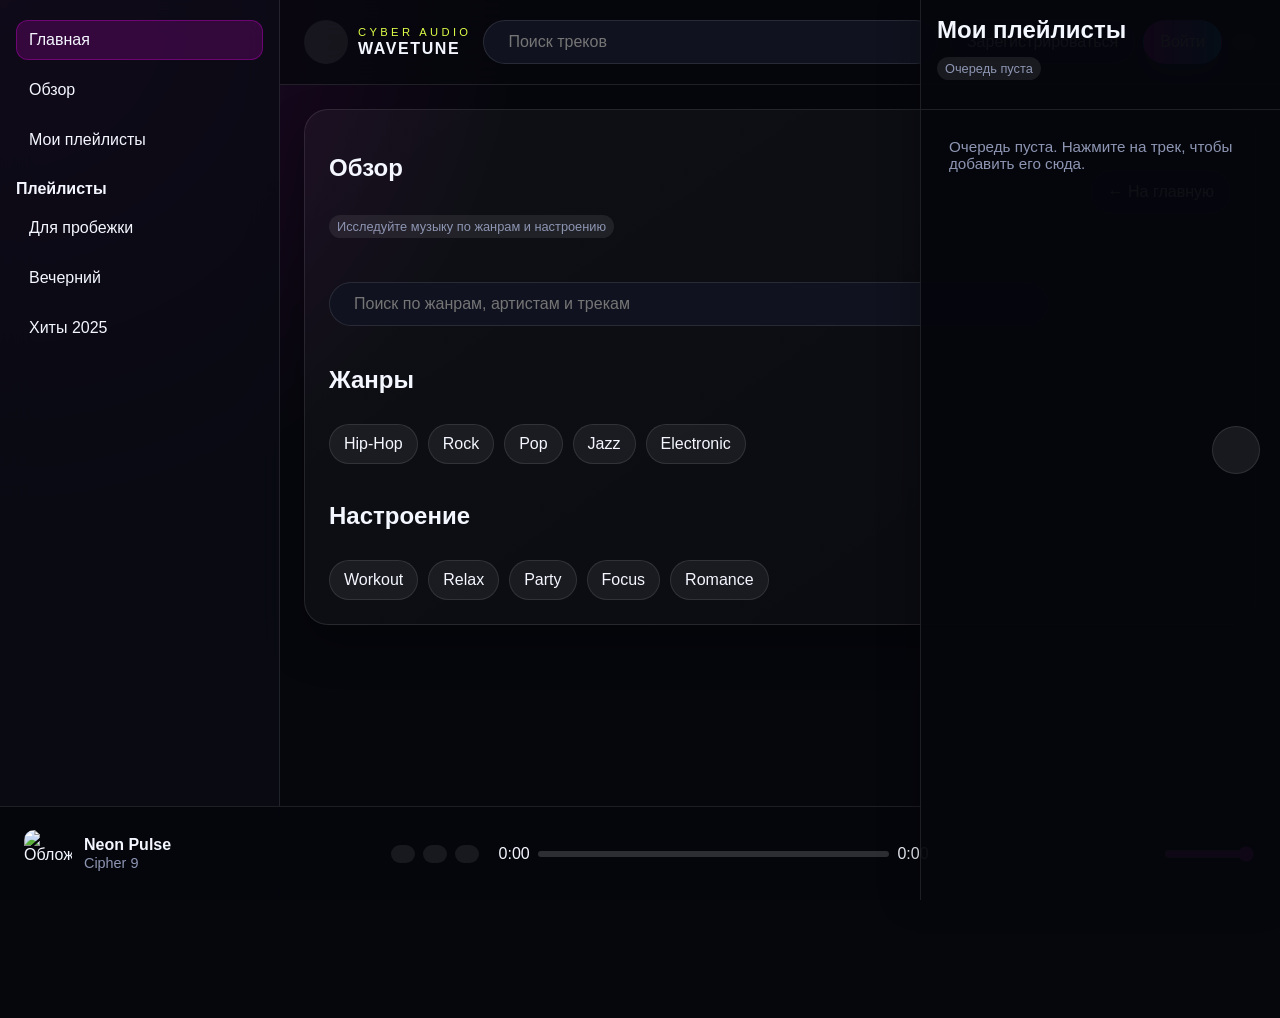
==== src/pages/explore.html @ ae1a3488 "feat(queue): preserve player state and support reselecting existing tracks" ====
<!DOCTYPE html>
<html lang="ru">
<head>
  <meta charset="UTF-8">
  <meta name="viewport" content="width=device-width, initial-scale=1.0">
  <title>WaveTune — Обзор</title>
  <link rel="stylesheet" href="../styles/main.css">
</head>
<body>
  <div class="app-shell">
    <aside class="sidebar" data-sidebar aria-label="Боковое меню"></aside>
    <div class="main-shell">
      <header class="topbar" data-header></header>
      <main class="content" id="mainContent">
        <section class="panel-card explore-hero">
          <div class="section-head">
            <div>
              <h1>Обзор</h1>
              <p class="badge">Исследуйте музыку по жанрам и настроению</p>
            </div>
            <a class="button-secondary" href="/index.html">← На главную</a>
          </div>

          <label class="search-field explore-search" aria-label="Поиск по музыке">
            <i class="fa-solid fa-magnifying-glass search-field__icon"></i>
            <input type="search" placeholder="Поиск по жанрам, артистам и трекам" />
          </label>

          <div class="explore-sections">
            <div class="explore-group">
              <h2>Жанры</h2>
              <div class="chip-row">
                <a class="chip" href="#">Hip-Hop</a>
                <a class="chip" href="#">Rock</a>
                <a class="chip" href="#">Pop</a>
                <a class="chip" href="#">Jazz</a>
                <a class="chip" href="#">Electronic</a>
              </div>
            </div>
            <div class="explore-group">
              <h2>Настроение</h2>
              <div class="chip-row">
                <a class="chip" href="#">Workout</a>
                <a class="chip" href="#">Relax</a>
                <a class="chip" href="#">Party</a>
                <a class="chip" href="#">Focus</a>
                <a class="chip" href="#">Romance</a>
              </div>
            </div>
          </div>
        </section>
      </main>
    </div>
    <div class="queue-panel__backdrop" data-queue-backdrop></div>
    <aside class="queue-panel is-open" id="queuePanel" aria-label="Мои плейлисты">
      <div class="queue-panel__header">
        <div>
          <h2 id="queue-title">Мои плейлисты</h2>
          <p class="badge" id="queueHint">Очередь пуста</p>
        </div>
      </div>
      <ul class="queue-list" id="queueList"></ul>
    </aside>
    <button class="queue-panel__toggle" type="button" data-queue-toggle aria-label="Свернуть очередь">
      <i class="fa-solid fa-chevron-right"></i>
    </button>
    <footer class="player-bar" data-player aria-label="Музыкальный плеер"></footer>
  </div>
  <script type="module" src="../scripts/main.js"></script>
</body>
</html>
---- src/styles/main.css ----
@import './variables.css';
@import './layout.css';
@import './components.css';
@import './themes.css';
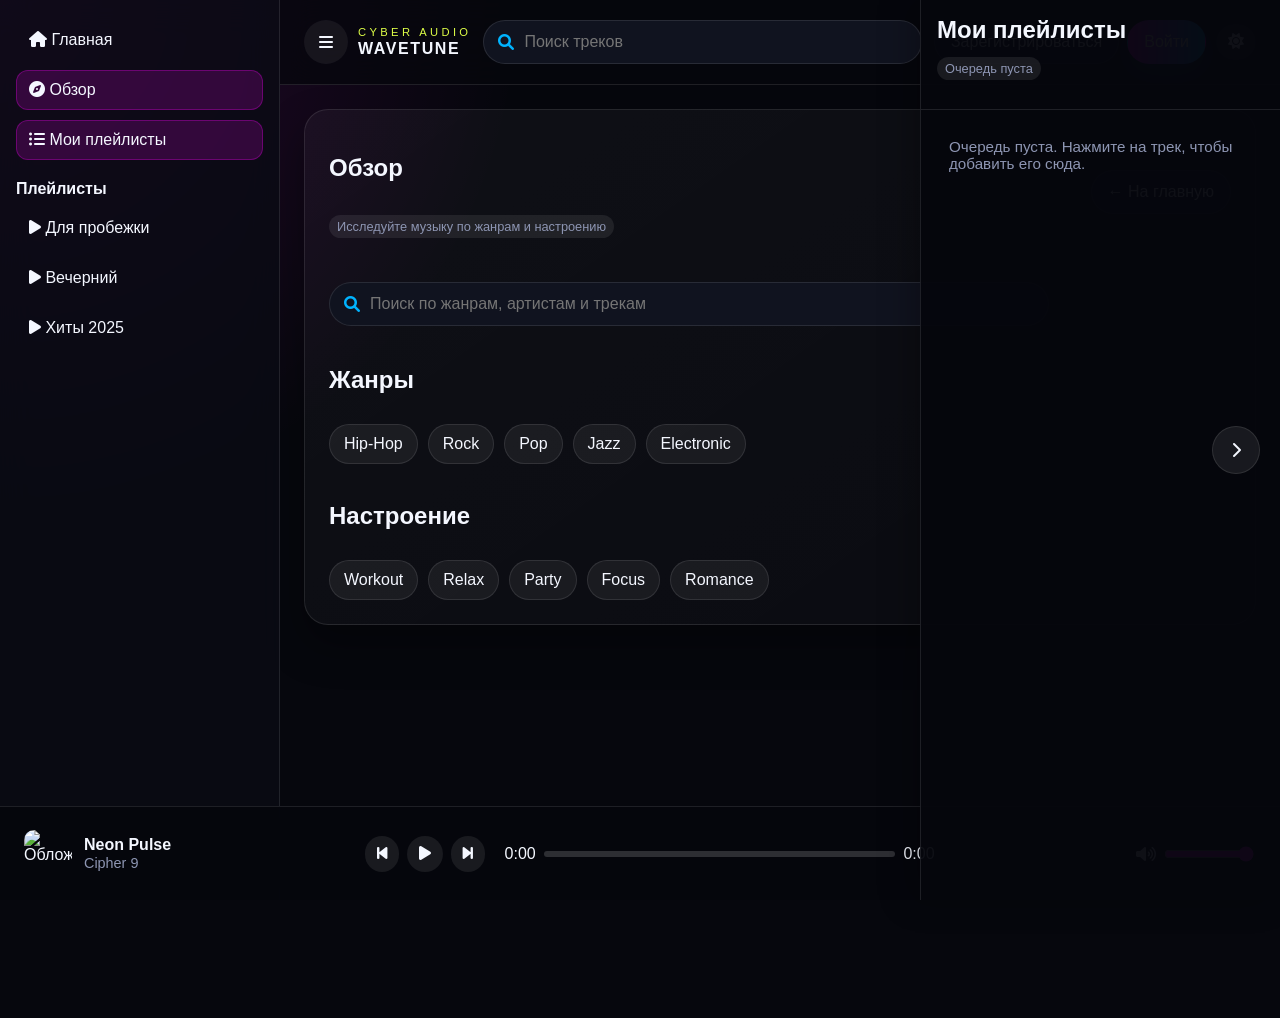
==== commit f25465db: "fix(router): keep shared shell on explore and settings pages" ====
--- a/src/pages/explore.html
+++ b/src/pages/explore.html
@@ -4,6 +4,7 @@
   <meta charset="UTF-8">
   <meta name="viewport" content="width=device-width, initial-scale=1.0">
   <title>WaveTune — Обзор</title>
+  <link rel="stylesheet" href="https://cdnjs.cloudflare.com/ajax/libs/font-awesome/6.0.0-beta3/css/all.min.css">
   <link rel="stylesheet" href="../styles/main.css">
 </head>
 <body>
